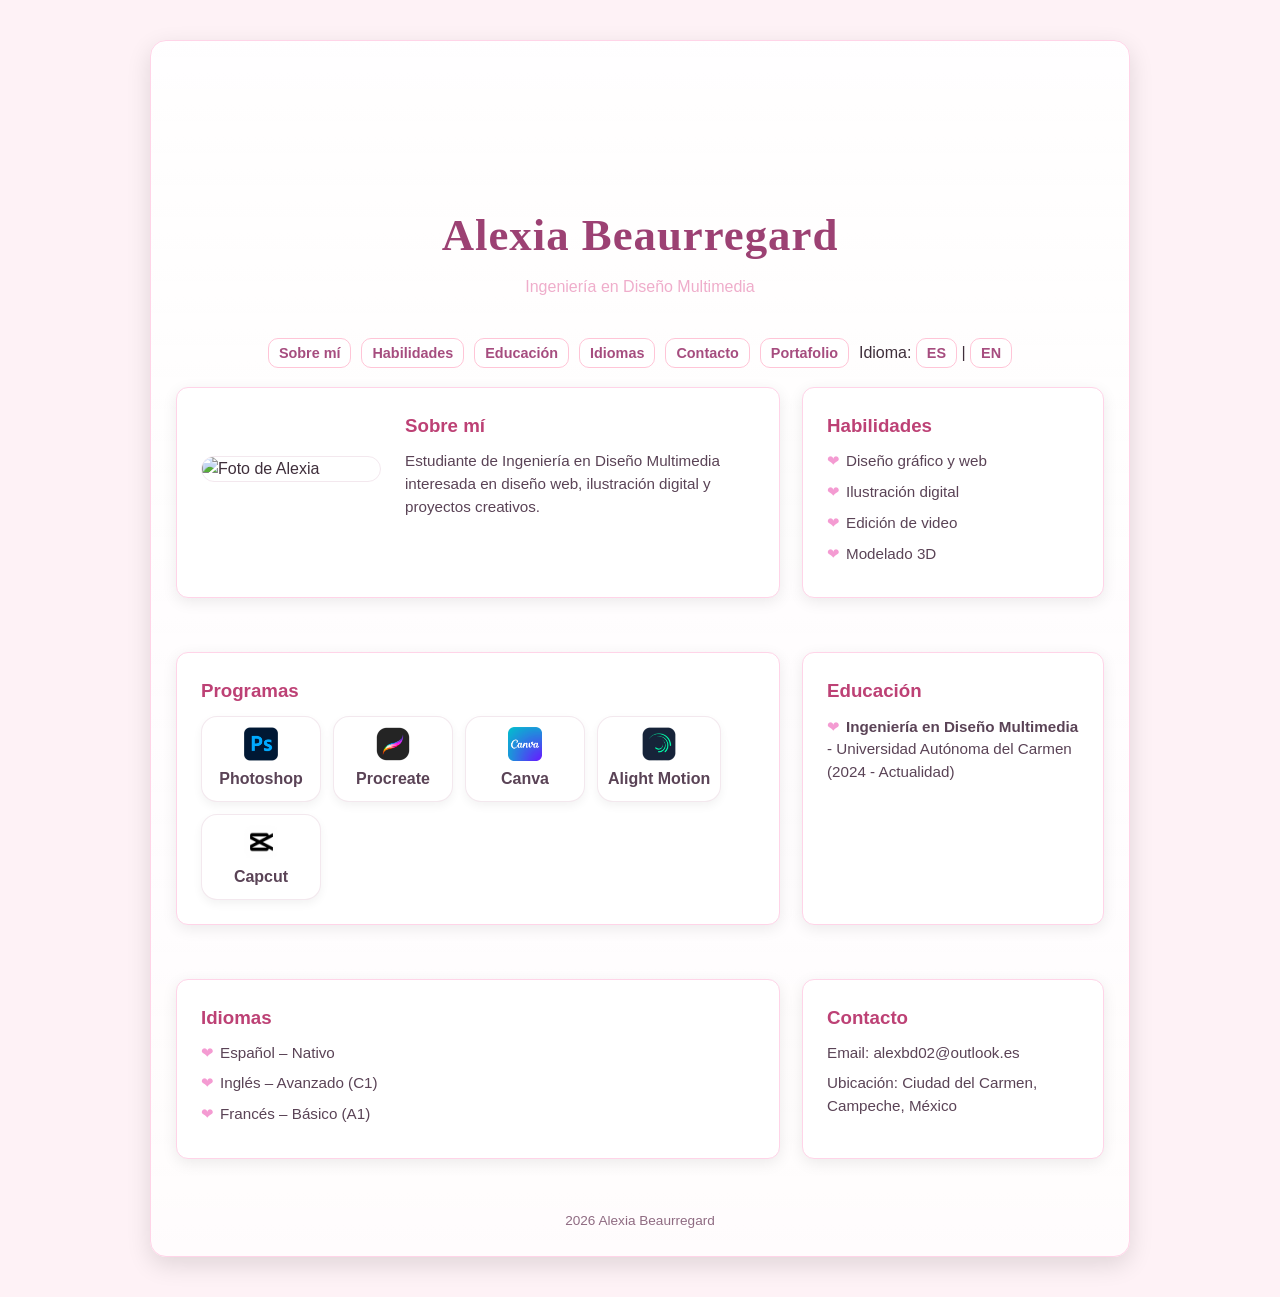
==== index.html @ 62db4265 "Cambios a portafolio y al index" ====
<!DOCTYPE html>
<html lang="es">

<head>
    <meta charset="UTF-8">
    <meta name="viewport" content="width=device-width, initial-scale=1.0">
    <title>CV - Alexia Beaurregard</title>
    <link rel="stylesheet" href="css/estilos.css">
</head>

<body>
<div class="page-wrap"> 

<header>
    <div class="header-image" aria-label="Logotipo o imagen de título"></div>
    <h1>Alexia Beaurregard</h1> 
    <h2>Ingeniería en Diseño Multimedia</h2>
</header>

<nav>
    <ul>
        <li><a href="#sobre-mi">Sobre mí</a></li>
        <li><a href="#habilidades">Habilidades</a></li>
        <li><a href="#educacion">Educación</a></li>
        <li><a href="#idiomas">Idiomas</a></li>
        <li><a href="#contacto">Contacto</a></li>
        <li><a href="portafolio.html">Portafolio</a></li>

        <!-- selector de idioma -->
        <li>Idioma: <a href="index.html">ES</a> | <a href="index-en.html">EN</a></li>
    </ul>
</nav>

<main>

<section id="sobre-mi">
    <div class="sobre-mi-contenido">
        <img src="img/foto-sobre-mi.jpg" alt="Foto de Alexia">
        <div>
            <h3>Sobre mí</h3>
            <p>
                Estudiante de Ingeniería en Diseño Multimedia interesada en diseño web,
                ilustración digital y proyectos creativos.
            </p>
        </div>
    </div>
</section>

<section id="habilidades">
    <h3>Habilidades</h3>
    <ul>
        <li>Diseño gráfico y web</li>
        <li>Ilustración digital</li>
        <li>Edición de video</li>
        <li>Modelado 3D</li>
    </ul>
</section>

<section id="programas">
    <h3>Programas</h3>
    <div class="programas">
        <div class="programa">
            <img src="img/logo-photoshop.png" alt="Photoshop logo">
            <span>Photoshop</span>
        </div>
        <div class="programa">
            <img src="img/logo-procreate.png" alt="Procreate logo">
            <span>Procreate</span>
        </div>
        <div class="programa">
            <img src="img/logo-canva.png" alt="Canva logo">
            <span>Canva</span>
        </div>
        <div class="programa">
            <img src="img/logo-alight-motion.png" alt="Alight Motion logo">
            <span>Alight Motion</span>
        </div>
        <div class="programa">
            <img src="img/logo-capcut.png" alt="Capcut logo">
            <span>Capcut</span>
        </div>
    </div>
</section>

<section id="educacion">
    <h3>Educación</h3>
    <ul>
        <li><strong>Ingeniería en Diseño Multimedia</strong> - Universidad Autónoma del Carmen (2024 - Actualidad)</li>
    </ul>
</section>

<section id="idiomas">
    <h3>Idiomas</h3>

    <ul>
        <li>Español – Nativo</li>
        <li>Inglés – Avanzado (C1)</li>
        <li>Francés – Básico (A1)</li>
    </ul>

</section>

<section id="contacto">
    <h3>Contacto</h3>
    <p>Email: alexbd02@outlook.es</p>
    <p>Ubicación: Ciudad del Carmen, Campeche, México</p>
</section>

</main>

<footer>
    <p>2026 Alexia Beaurregard</p>
</footer>

</div>
</body>
</html>
---- css/estilos.css ----
/* Estilos personalizables para el portafolio */

:root {
  --color-principal: #ffffff;
  --color-fondo: #fef2f6;
  --color-borde: #ffd4e8;
  --color-texto: #3f2f3b;
  --color-titulos: #bd4175;
  --color-subtitulo: #efadcb;

  --fuente-principal: 'Verdana', sans-serif;
  --fuente-titulos: 'Georgia', serif;

  --tamano-base: 16px;
  --titulo-grande: 2.2em;
  --titulo-mediano: 1.2em;

  --ancho-contenedor: 980px;
  --padding-contenedor: 24px;
  --margen-seccion: 20px;

  --radio-borde: 16px;
  --sombra-fuerte: 0 8px 25px rgba(0,0,0,0.12);

  --url-fondo: url('../img/fondo-puntos.jpg'); /* tu fondo*/
  --url-logo: none;  /* por ejemplo: url('../img/logo.png') */

  --header-texto-visible: 1; /* 1 = mostrar texto, 0 = ocultar texto si hay imagen */
}


* { margin: 0; padding: 0; box-sizing: border-box; }

body {
  min-height: 100vh;
  font-family: var(--fuente-principal);
  font-size: var(--tamano-base);
  color: var(--color-texto);
  background-image: none;
  background-color: var(--color-fondo);
  line-height: 1.5;
  padding: 40px 10px;
}

header .header-image {
  width: 220px;
  height: 100px;
  margin: 0 auto 10px;
  background-image: var(--url-logo);
  background-repeat: no-repeat;
  background-size: contain;
  background-position: center;
}

header h1,
header h2 {
  color: #9c4173;
}

.page-wrap {
  max-width: var(--ancho-contenedor);
  margin: 0 auto;
  background: linear-gradient(180deg, rgba(255,255,255,0.95), rgba(255,255,255,0.8));
  border: 1px solid var(--color-borde);
  border-radius: var(--radio-borde);
  box-shadow: var(--sombra-fuerte);
  padding: 25px;
}

.volver {
  text-align: center;
  margin-bottom: 18px;
}

.volver a {
  display: inline-block;
  padding: 10px 16px;
  color: #ffffff;
  background: #9c4173;
  border-radius: 999px;
  text-decoration: none;
  font-weight: 700;
  transition: background 0.2s ease, transform 0.2s ease;
}

.volver a:hover {
  background: #7d315d;
  transform: translateY(-1px);
}

header {
  text-align: center;
  padding: 26px 16px;
  margin-bottom: 16px;
}

section {
  margin-bottom: 32px;
}

.sobre-mi-contenido {
  display: grid;
  grid-template-columns: 180px 1fr;
  gap: 24px;
  align-items: center;
}

.sobre-mi-contenido img {
  width: 100%;
  max-width: 180px;
  border-radius: 20px;
  object-fit: cover;
  display: block;
  border: 1px solid rgba(157, 64, 115, 0.12);
}

.sobre-mi-contenido div {
  min-width: 0;
}

@media (max-width: 780px) {
  .sobre-mi-contenido {
    grid-template-columns: 1fr;
  }
}

header h1 {
  font-family: var(--fuente-titulos);
  color: #9c4173;
  font-size: 2.8rem;
  letter-spacing: 1px;
}

header h2 {
  font-size: 1rem;
  color: var(--color-subtitulo);
  margin-top: 6px;
  font-weight: 500;
}

nav {
  margin-bottom: 22px;
  text-align: center;
}

nav ul {
  display: inline-flex;
  flex-wrap: wrap;
  gap: 10px;
  list-style: none;
}

nav a {
  color: #a64d7f;
  text-decoration: none;
  font-weight: bold;
  font-size: 0.9rem;
  border: 1px solid rgba(255, 159, 189, 0.6);
  padding: 6px 10px;
  border-radius: 10px;
  background: rgba(255,255,255,0.85);
}

nav a:hover { background: rgba(255, 192, 221, 0.7); }

main {
  display: grid;
  grid-template-columns: 2fr 1fr;
  gap: 22px;
}

main section,
aside {
  background: #fff;
  border: 1px solid var(--color-borde);
  border-radius: 12px;
  padding: var(--padding-contenedor);
  box-shadow: 0 4px 15px rgba(0,0,0,0.08);
}

main section h3,
aside h3 { color: var(--color-titulos); margin-bottom: 10px; }

main section p,
aside p,
main section ul li,
aside ul li { color: #5a4356; font-size: 0.95rem; margin-bottom: 8px; }

main section ul,
aside ul { list-style: none; padding-left: 0; }

main section ul li:before,
aside ul li:before {
  content: '\2764';
  color: #f49bd2;
  margin-right: 6px;
}

footer {
  text-align: center;
  margin-top: 20px;
  font-size: 0.85rem;
  color: #8f6b82;
}

.galeria {
  display: grid;
  grid-template-columns: repeat(auto-fill,minmax(230px,1fr));
  gap: 14px;
}

.programas {
  display: flex;
  flex-wrap: wrap;
  gap: 12px;
  align-items: center;
}

.programa {
  display: flex;
  flex-direction: column;
  align-items: center;
  gap: 6px;
  padding: 10px;
  background: #fff;
  border: 1px solid rgba(157, 64, 115, 0.12);
  border-radius: 16px;
  box-shadow: 0 4px 10px rgba(0,0,0,0.05);
  min-width: 120px;
}

.programa img {
  width: 34px;
  height: 34px;
  object-fit: contain;
}

.programa span {
  font-weight: 600;
  color: #5a4356;
  text-align: center;
}

.trabajo {
  border-radius: 12px;
  overflow: hidden;
  border: 1px solid var(--color-borde);
  box-shadow: 0 4px 12px rgba(0,0,0,0.08);
  background: #fff;
}

.trabajo img {
  width: 100%;
  height: 200px;
  object-fit: contain;
  display: block;
  background: #fff;
  cursor: pointer;
  transition: transform 0.25s ease, filter 0.25s ease;
}

.trabajo:hover img {
  transform: scale(1.02);
  filter: brightness(1.06);
}

.trabajo p {
  padding: 10px;
  background: #fff;
  color: #593c52;
  text-align: center;
  font-weight: 600;
  font-size: 0.94rem;
}

@media (max-width: 1024px) {
  main { grid-template-columns: 1fr; }
}

@media (max-width: 580px) {
  header h1 { font-size: 2rem; }
  header h2 { font-size: 0.92rem; }
  nav ul { justify-content: center; }
}
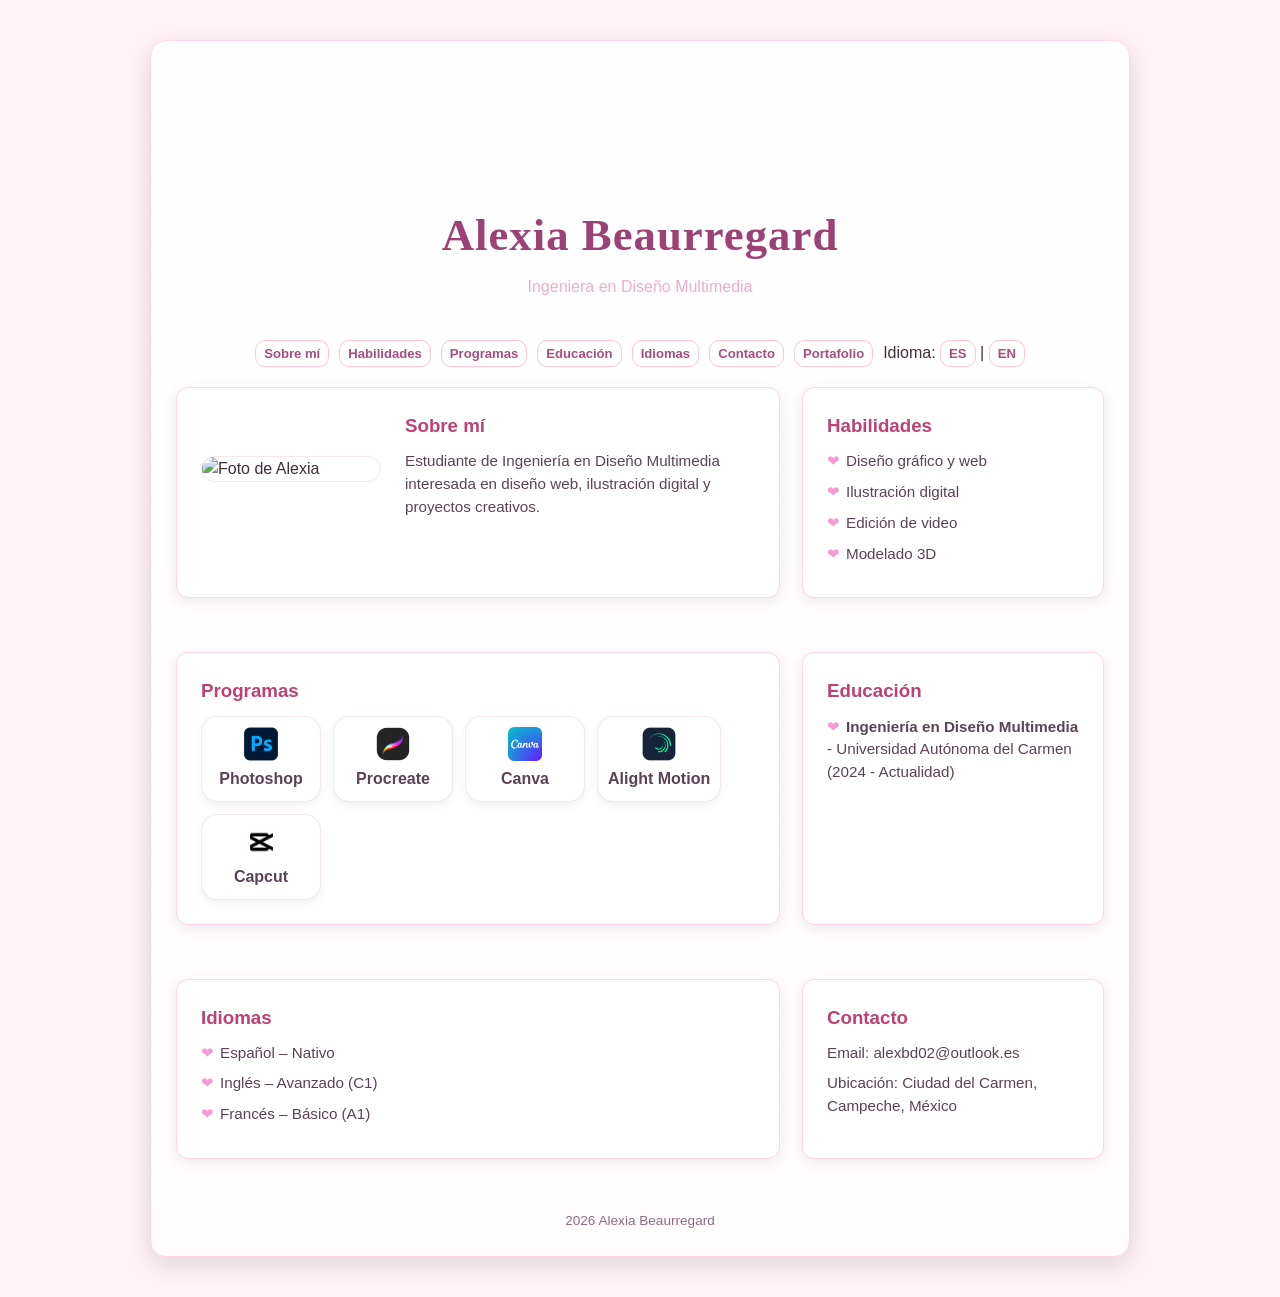
==== commit a7c664c8: "Cambios" ====
--- a/index.html
+++ b/index.html
@@ -14,13 +14,14 @@
 <header>
     <div class="header-image" aria-label="Logotipo o imagen de título"></div>
     <h1>Alexia Beaurregard</h1> 
-    <h2>Ingeniería en Diseño Multimedia</h2>
+    <h2>Ingeniera en Diseño Multimedia</h2>
 </header>
 
 <nav>
     <ul>
         <li><a href="#sobre-mi">Sobre mí</a></li>
         <li><a href="#habilidades">Habilidades</a></li>
+        <li><a href="#programas">Programas</a></li>
         <li><a href="#educacion">Educación</a></li>
         <li><a href="#idiomas">Idiomas</a></li>
         <li><a href="#contacto">Contacto</a></li>
--- a/css/estilos.css
+++ b/css/estilos.css
@@ -154,9 +154,9 @@
   color: #a64d7f;
   text-decoration: none;
   font-weight: bold;
-  font-size: 0.9rem;
+  font-size: 0.82rem;
   border: 1px solid rgba(255, 159, 189, 0.6);
-  padding: 6px 10px;
+  padding: 5px 8px;
   border-radius: 10px;
   background: rgba(255,255,255,0.85);
 }
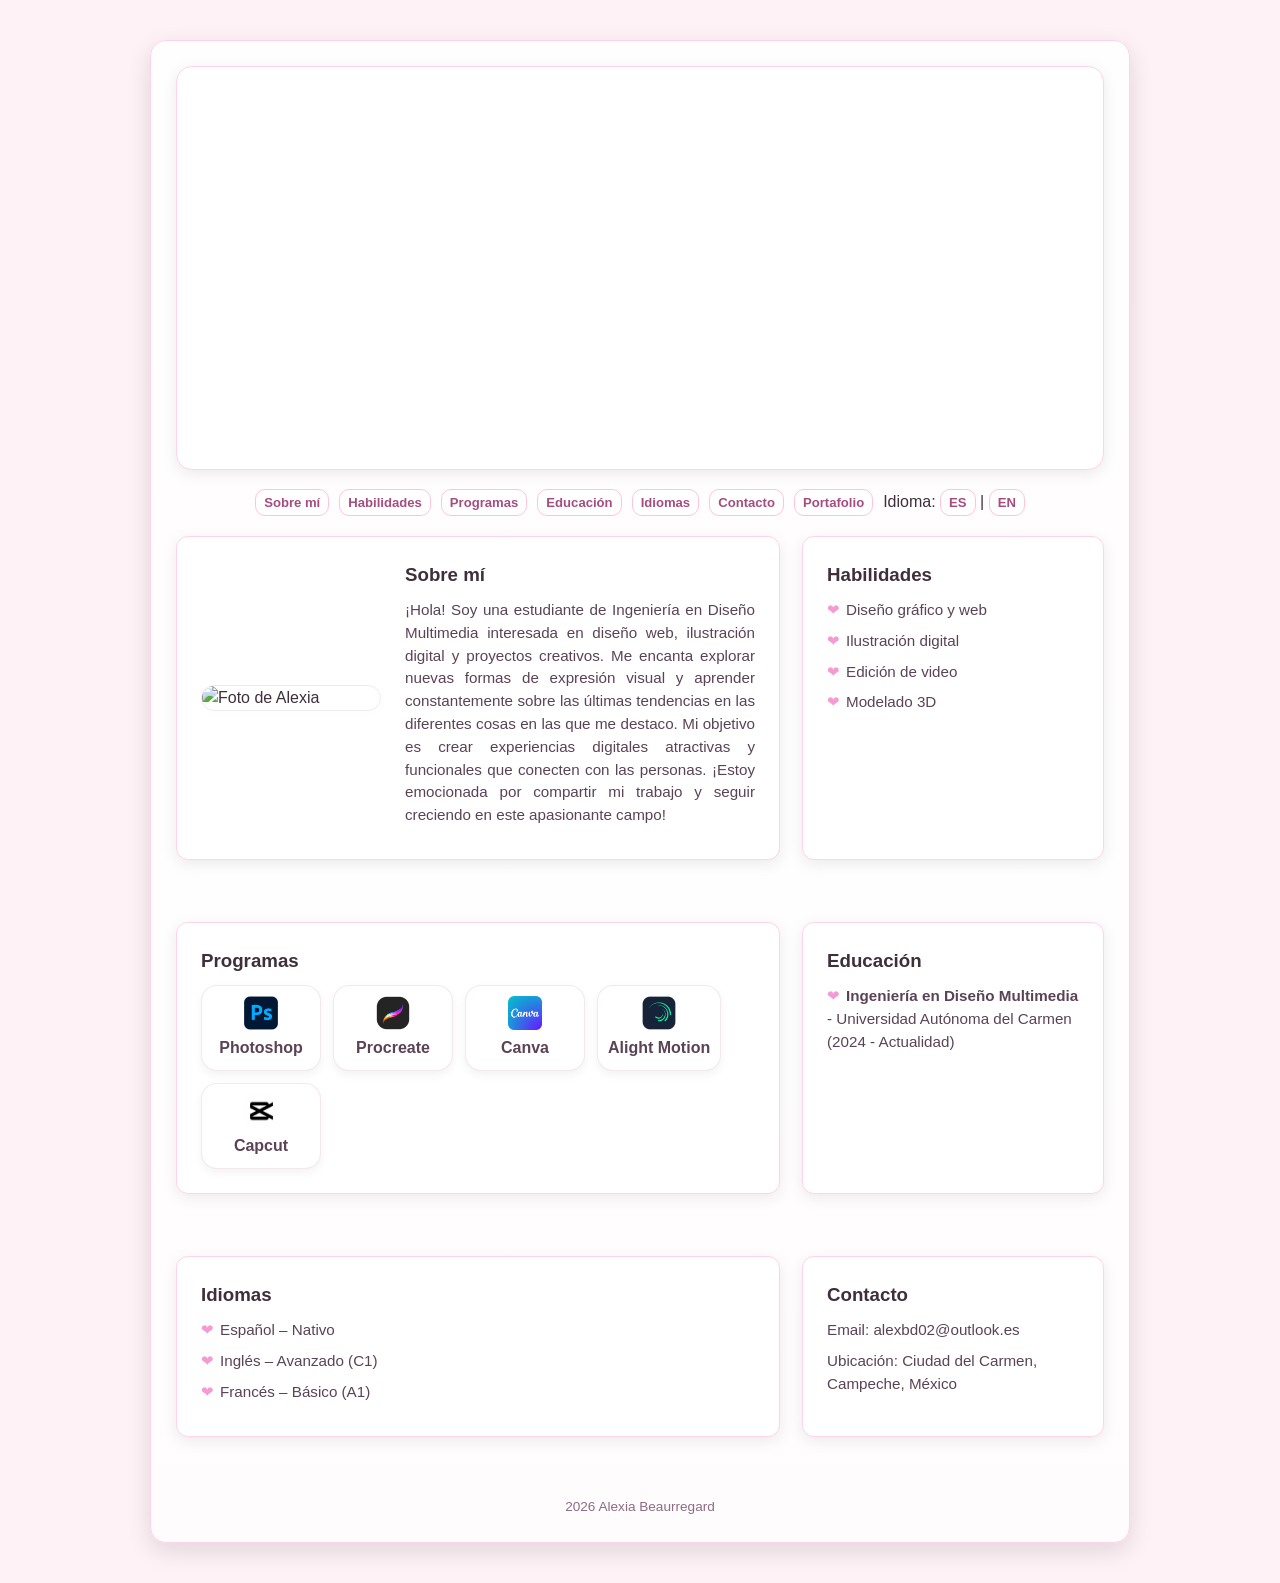
==== commit 56285cba: "Se agregó un banner" ====
--- a/index.html
+++ b/index.html
@@ -12,9 +12,7 @@
 <div class="page-wrap"> 
 
 <header>
-    <div class="header-image" aria-label="Logotipo o imagen de título"></div>
-    <h1>Alexia Beaurregard</h1> 
-    <h2>Ingeniera en Diseño Multimedia</h2>
+    <div class="header-image banner-es" aria-label="Banner en español"></div>
 </header>
 
 <nav>
@@ -40,8 +38,7 @@
         <div>
             <h3>Sobre mí</h3>
             <p>
-                Estudiante de Ingeniería en Diseño Multimedia interesada en diseño web,
-                ilustración digital y proyectos creativos.
+                ¡Hola! Soy una estudiante de Ingeniería en Diseño Multimedia interesada en diseño web, ilustración digital y proyectos creativos. Me encanta explorar nuevas formas de expresión visual y aprender constantemente sobre las últimas tendencias en las diferentes cosas en las que me destaco. Mi objetivo es crear experiencias digitales atractivas y funcionales que conecten con las personas. ¡Estoy emocionada por compartir mi trabajo y seguir creciendo en este apasionante campo! 
             </p>
         </div>
     </div>
--- a/css/estilos.css
+++ b/css/estilos.css
@@ -5,7 +5,7 @@
   --color-fondo: #fef2f6;
   --color-borde: #ffd4e8;
   --color-texto: #3f2f3b;
-  --color-titulos: #bd4175;
+  --color-titulos: #be4175 25% 26%);
   --color-subtitulo: #efadcb;
 
   --fuente-principal: 'Verdana', sans-serif;
@@ -23,7 +23,7 @@
   --sombra-fuerte: 0 8px 25px rgba(0,0,0,0.12);
 
   --url-fondo: url('../img/fondo-puntos.jpg'); /* tu fondo*/
-  --url-logo: none;  /* por ejemplo: url('../img/logo.png') */
+  --url-logo: url('../img/bannerENG.png');  /* banner para versión en inglés */
 
   --header-texto-visible: 1; /* 1 = mostrar texto, 0 = ocultar texto si hay imagen */
 }
@@ -43,13 +43,24 @@
 }
 
 header .header-image {
-  width: 220px;
-  height: 100px;
+  width: 100%;
+  max-width: 100%;
+  height: 360px;
   margin: 0 auto 10px;
   background-image: var(--url-logo);
   background-repeat: no-repeat;
   background-size: contain;
   background-position: center;
+  background-color: #fff;
+  border-radius: 18px;
+}
+
+header .header-image.banner-es {
+  background-image: url('../img/bannerESP.png');
+}
+
+header .header-image.banner-en {
+  background-image: url('../img/bannerENG.png');
 }
 
 header h1,
@@ -90,12 +101,16 @@
 
 header {
   text-align: center;
-  padding: 26px 16px;
-  margin-bottom: 16px;
+  padding: 18px 16px 14px;
+  margin-bottom: 20px;
+  background: #fff;
+  border: 1px solid var(--color-borde);
+  border-radius: 16px;
+  box-shadow: 0 4px 15px rgba(0,0,0,0.08);
 }
 
 section {
-  margin-bottom: 32px;
+  margin-bottom: 40px;
 }
 
 .sobre-mi-contenido {
@@ -196,6 +211,11 @@
   margin-right: 6px;
 }
 
+#sobre-mi p,
+#about p {
+  text-align: justify;
+}
+
 footer {
   text-align: center;
   margin-top: 20px;
@@ -206,7 +226,7 @@
 .galeria {
   display: grid;
   grid-template-columns: repeat(auto-fill,minmax(230px,1fr));
-  gap: 14px;
+  gap: 20px;
 }
 
 .programas {
@@ -242,6 +262,7 @@
 }
 
 .trabajo {
+  position: relative;
   border-radius: 12px;
   overflow: hidden;
   border: 1px solid var(--color-borde);
@@ -249,19 +270,32 @@
   background: #fff;
 }
 
-.trabajo img {
+.trabajo:hover {
+  overflow: visible;
+}
+
+.trabajo img,
+.trabajo video {
   width: 100%;
   height: 200px;
+  object-fit: cover;
+  object-position: top center;
+  display: block;
+  background: #000;
+  cursor: pointer;
+  transition: transform 0.3s ease, filter 0.3s ease, box-shadow 0.3s ease;
+}
+
+.trabajo:hover img,
+.trabajo:hover video {
+  transform: scale(1.08);
+  filter: brightness(1.06);
+  box-shadow: 0 20px 35px rgba(0,0,0,0.2);
+  z-index: 2;
+}
+
+.trabajo:hover img {
   object-fit: contain;
-  display: block;
-  background: #fff;
-  cursor: pointer;
-  transition: transform 0.25s ease, filter 0.25s ease;
-}
-
-.trabajo:hover img {
-  transform: scale(1.02);
-  filter: brightness(1.06);
 }
 
 .trabajo p {
@@ -282,3 +316,50 @@
   header h2 { font-size: 0.92rem; }
   nav ul { justify-content: center; }
 }
+
+/* Modal styles */
+.modal {
+  display: none;
+  position: fixed;
+  z-index: 1000;
+  left: 0;
+  top: 0;
+  width: 100%;
+  height: 100%;
+  overflow: auto;
+  background-color: rgba(0,0,0,0.9);
+}
+
+.modal-content {
+  margin: auto;
+  display: block;
+  max-width: 90%;
+  max-height: 90%;
+  object-fit: contain;
+}
+
+.close {
+  position: absolute;
+  top: 15px;
+  right: 35px;
+  color: #f1f1f1;
+  font-size: 40px;
+  font-weight: bold;
+  transition: 0.3s;
+  cursor: pointer;
+}
+
+.close:hover,
+.close:focus {
+  color: #bbb;
+  text-decoration: none;
+}
+
+.click-hint {
+  font-size: 0.9rem;
+  color: #666;
+  margin-bottom: 20px;
+  margin-top: 20px;
+  font-style: italic;
+  text-align: center;
+}
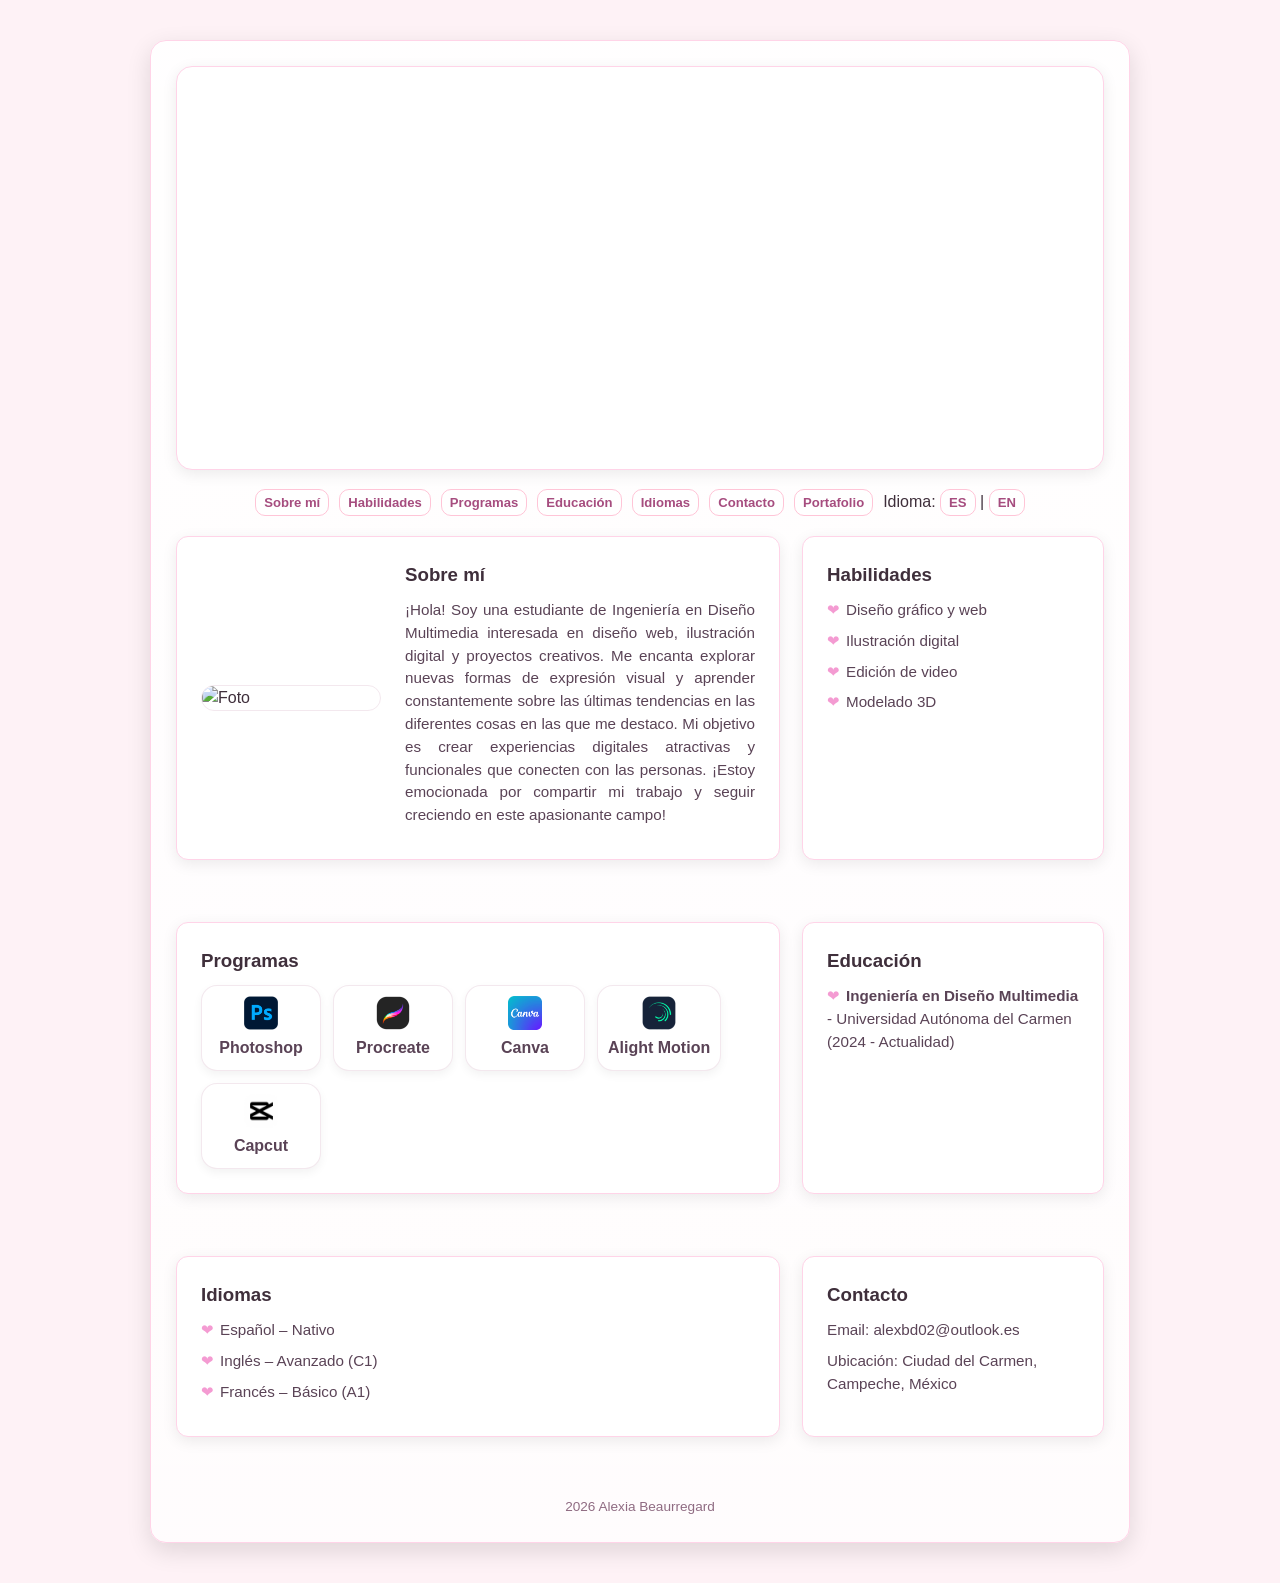
==== commit 8cedba1a: "cambios" ====
--- a/index.html
+++ b/index.html
@@ -34,7 +34,7 @@
 
 <section id="sobre-mi">
     <div class="sobre-mi-contenido">
-        <img src="img/foto-sobre-mi.jpg" alt="Foto de Alexia">
+        <img src="img/foto-sobre-mi.jpg" alt="Foto">
         <div>
             <h3>Sobre mí</h3>
             <p>
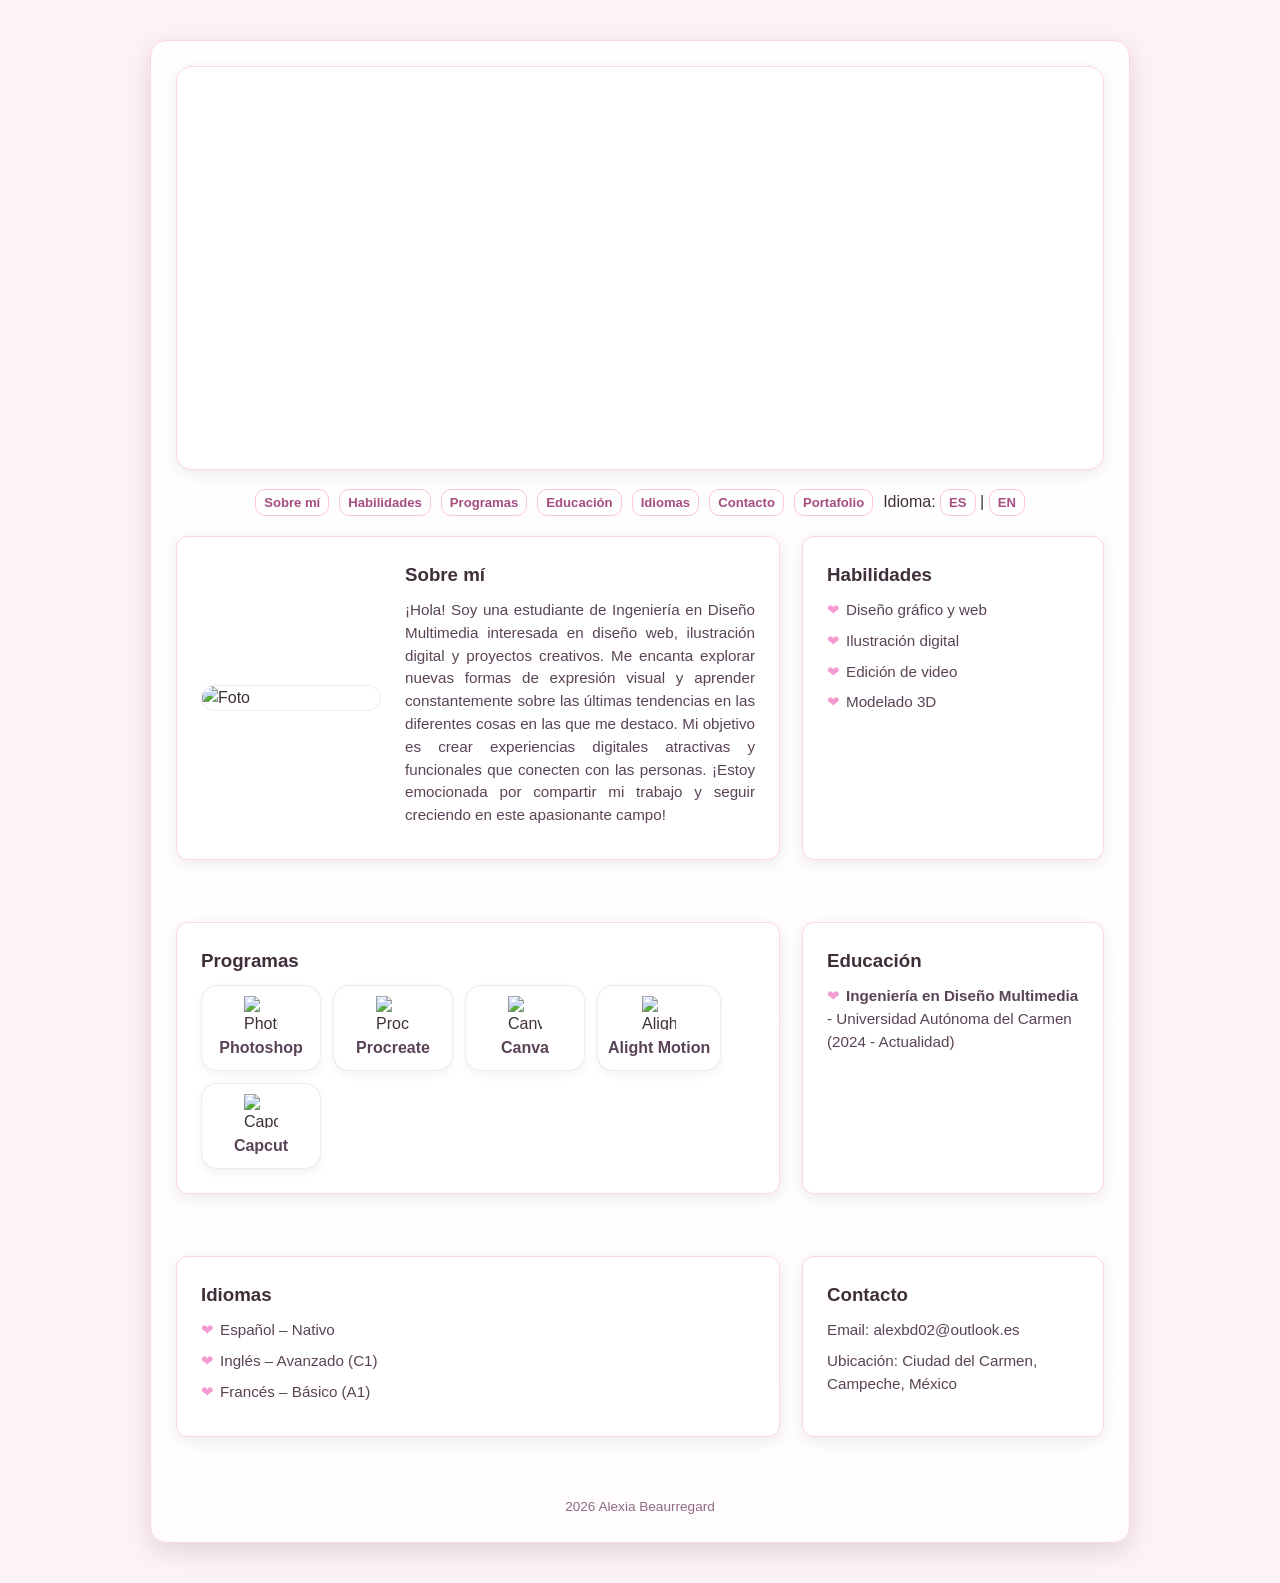
==== commit 5860c279: "cambios" ====
--- a/index.html
+++ b/index.html
@@ -34,7 +34,7 @@
 
 <section id="sobre-mi">
     <div class="sobre-mi-contenido">
-        <img src="img/foto-sobre-mi.jpg" alt="Foto">
+        <img src="/02-maquetacion-cv/img/foto-sobre-mi.jpg" alt="Foto">
         <div>
             <h3>Sobre mí</h3>
             <p>
@@ -58,23 +58,23 @@
     <h3>Programas</h3>
     <div class="programas">
         <div class="programa">
-            <img src="img/logo-photoshop.png" alt="Photoshop logo">
+            <img src="/02-maquetacion-cv/img/logo-photoshop.png" alt="Photoshop logo">
             <span>Photoshop</span>
         </div>
         <div class="programa">
-            <img src="img/logo-procreate.png" alt="Procreate logo">
+            <img src="/02-maquetacion-cv/img/logo-procreate.png" alt="Procreate logo">
             <span>Procreate</span>
         </div>
         <div class="programa">
-            <img src="img/logo-canva.png" alt="Canva logo">
+            <img src="/02-maquetacion-cv/img/logo-canva.png" alt="Canva logo">
             <span>Canva</span>
         </div>
         <div class="programa">
-            <img src="img/logo-alight-motion.png" alt="Alight Motion logo">
+            <img src="/02-maquetacion-cv/img/logo-alight-motion.png" alt="Alight Motion logo">
             <span>Alight Motion</span>
         </div>
         <div class="programa">
-            <img src="img/logo-capcut.png" alt="Capcut logo">
+            <img src="/02-maquetacion-cv/img/logo-capcut.png" alt="Capcut logo">
             <span>Capcut</span>
         </div>
     </div>
--- a/css/estilos.css
+++ b/css/estilos.css
@@ -22,8 +22,8 @@
   --radio-borde: 16px;
   --sombra-fuerte: 0 8px 25px rgba(0,0,0,0.12);
 
-  --url-fondo: url('../img/fondo-puntos.jpg'); /* tu fondo*/
-  --url-logo: url('../img/bannerENG.png');  /* banner para versión en inglés */
+  --url-fondo: url('/02-maquetacion-cv/img/fondo-puntos.jpg'); /* tu fondo*/
+  --url-logo: url('/02-maquetacion-cv/img/bannerENG.png');  /* banner para versión en inglés */
 
   --header-texto-visible: 1; /* 1 = mostrar texto, 0 = ocultar texto si hay imagen */
 }
@@ -56,11 +56,11 @@
 }
 
 header .header-image.banner-es {
-  background-image: url('../img/bannerESP.png');
+  background-image: url('/02-maquetacion-cv/img/bannerESP.png');
 }
 
 header .header-image.banner-en {
-  background-image: url('../img/bannerENG.png');
+  background-image: url('/02-maquetacion-cv/img/bannerENG.png');
 }
 
 header h1,
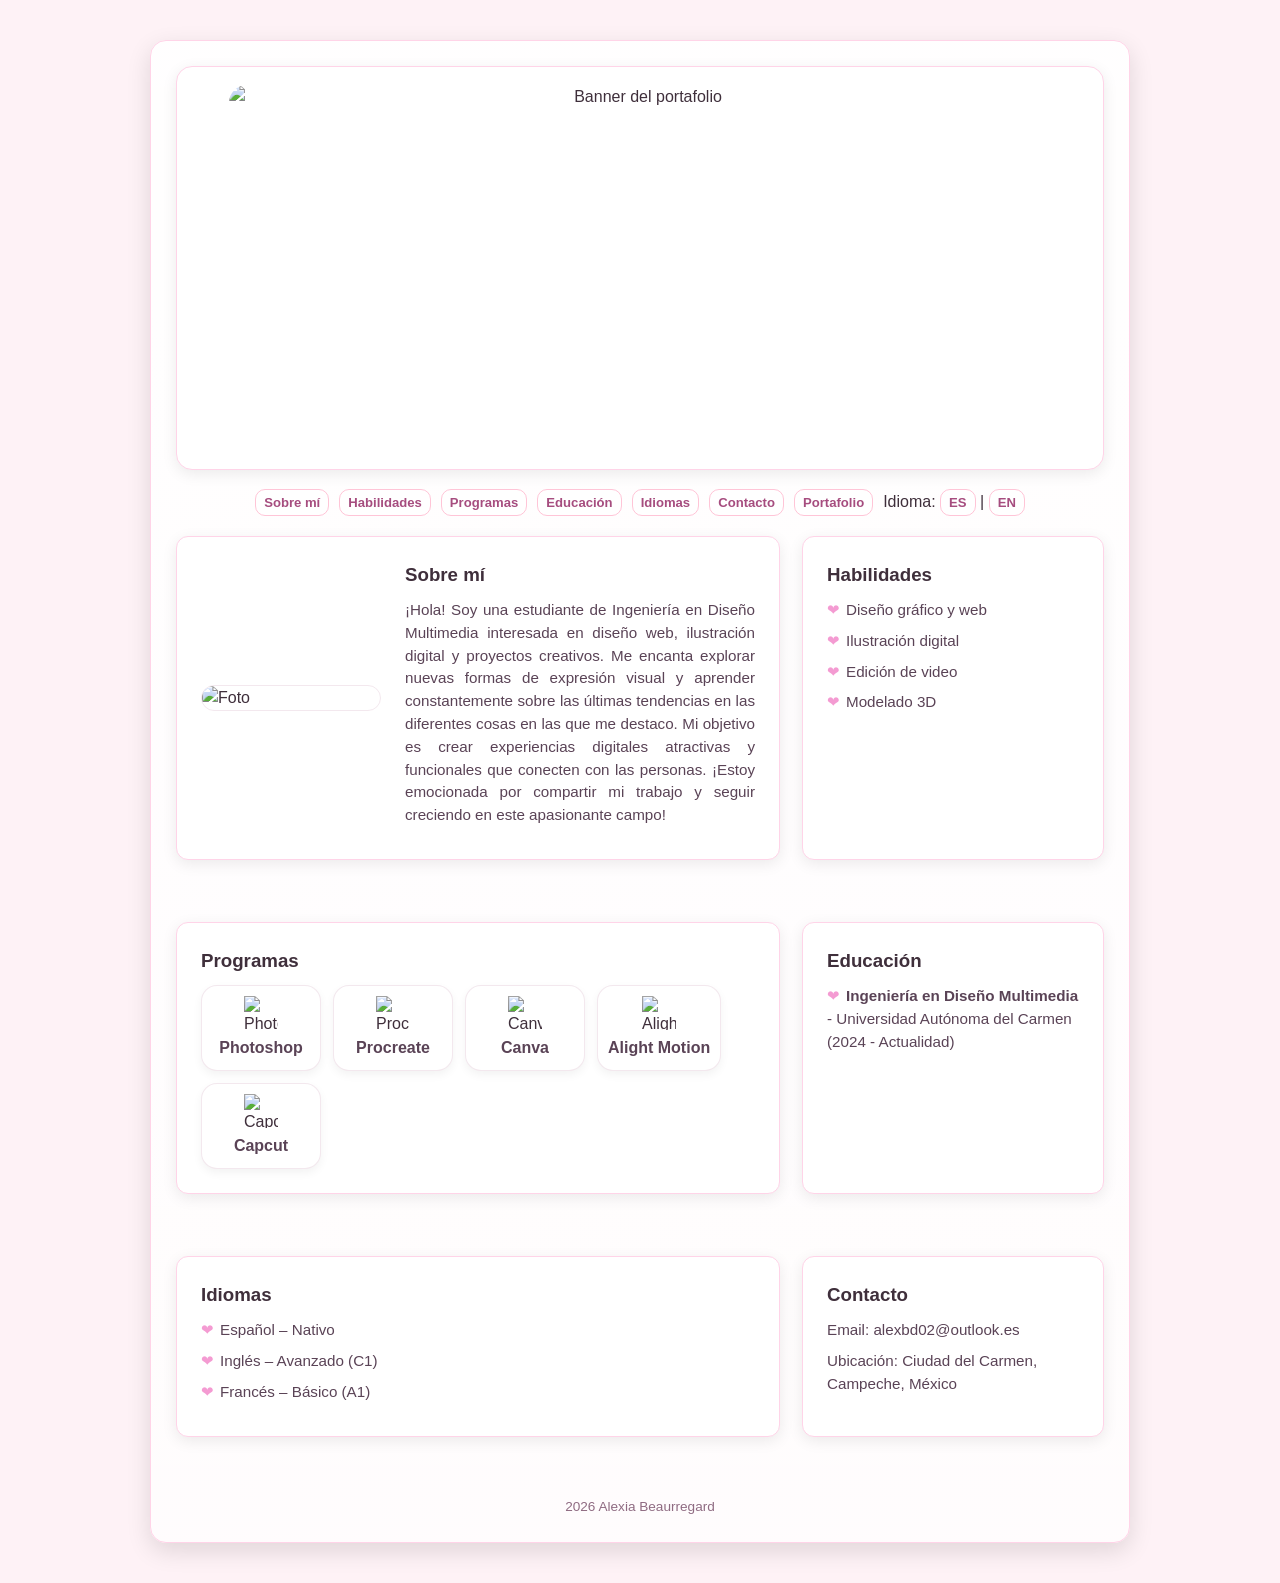
==== commit 2c2c2fc9: "Cambios a index" ====
--- a/index.html
+++ b/index.html
@@ -12,7 +12,9 @@
 <div class="page-wrap"> 
 
 <header>
-    <div class="header-image banner-es" aria-label="Banner en español"></div>
+    <div class="header-image banner-es" aria-label="Banner en español">
+        <img class="header-banner" src="img/bannerESP.png" alt="Banner del portafolio">
+    </div>
 </header>
 
 <nav>
--- a/css/estilos.css
+++ b/css/estilos.css
@@ -22,8 +22,8 @@
   --radio-borde: 16px;
   --sombra-fuerte: 0 8px 25px rgba(0,0,0,0.12);
 
-  --url-fondo: url('/02-maquetacion-cv/img/fondo-puntos.jpg'); /* tu fondo*/
-  --url-logo: url('/02-maquetacion-cv/img/bannerENG.png');  /* banner para versión en inglés */
+  --url-fondo: url('../img/fondo-puntos.jpg'); /* tu fondo*/
+  --url-logo: url('../img/bannerENG.png');  /* banner para versión en inglés */
 
   --header-texto-visible: 1; /* 1 = mostrar texto, 0 = ocultar texto si hay imagen */
 }
@@ -53,14 +53,27 @@
   background-position: center;
   background-color: #fff;
   border-radius: 18px;
+  display: flex;
+  align-items: center;
+  justify-content: center;
+  overflow: hidden;
 }
 
 header .header-image.banner-es {
-  background-image: url('/02-maquetacion-cv/img/bannerESP.png');
+  background-image: url('../img/bannerESP.png');
 }
 
 header .header-image.banner-en {
-  background-image: url('/02-maquetacion-cv/img/bannerENG.png');
+  background-image: url('../img/bannerENG.png');
+}
+
+header .header-banner {
+  width: 92%;
+  max-width: 900px;
+  height: 100%;
+  object-fit: contain;
+  display: block;
+  border-radius: 18px;
 }
 
 header h1,
